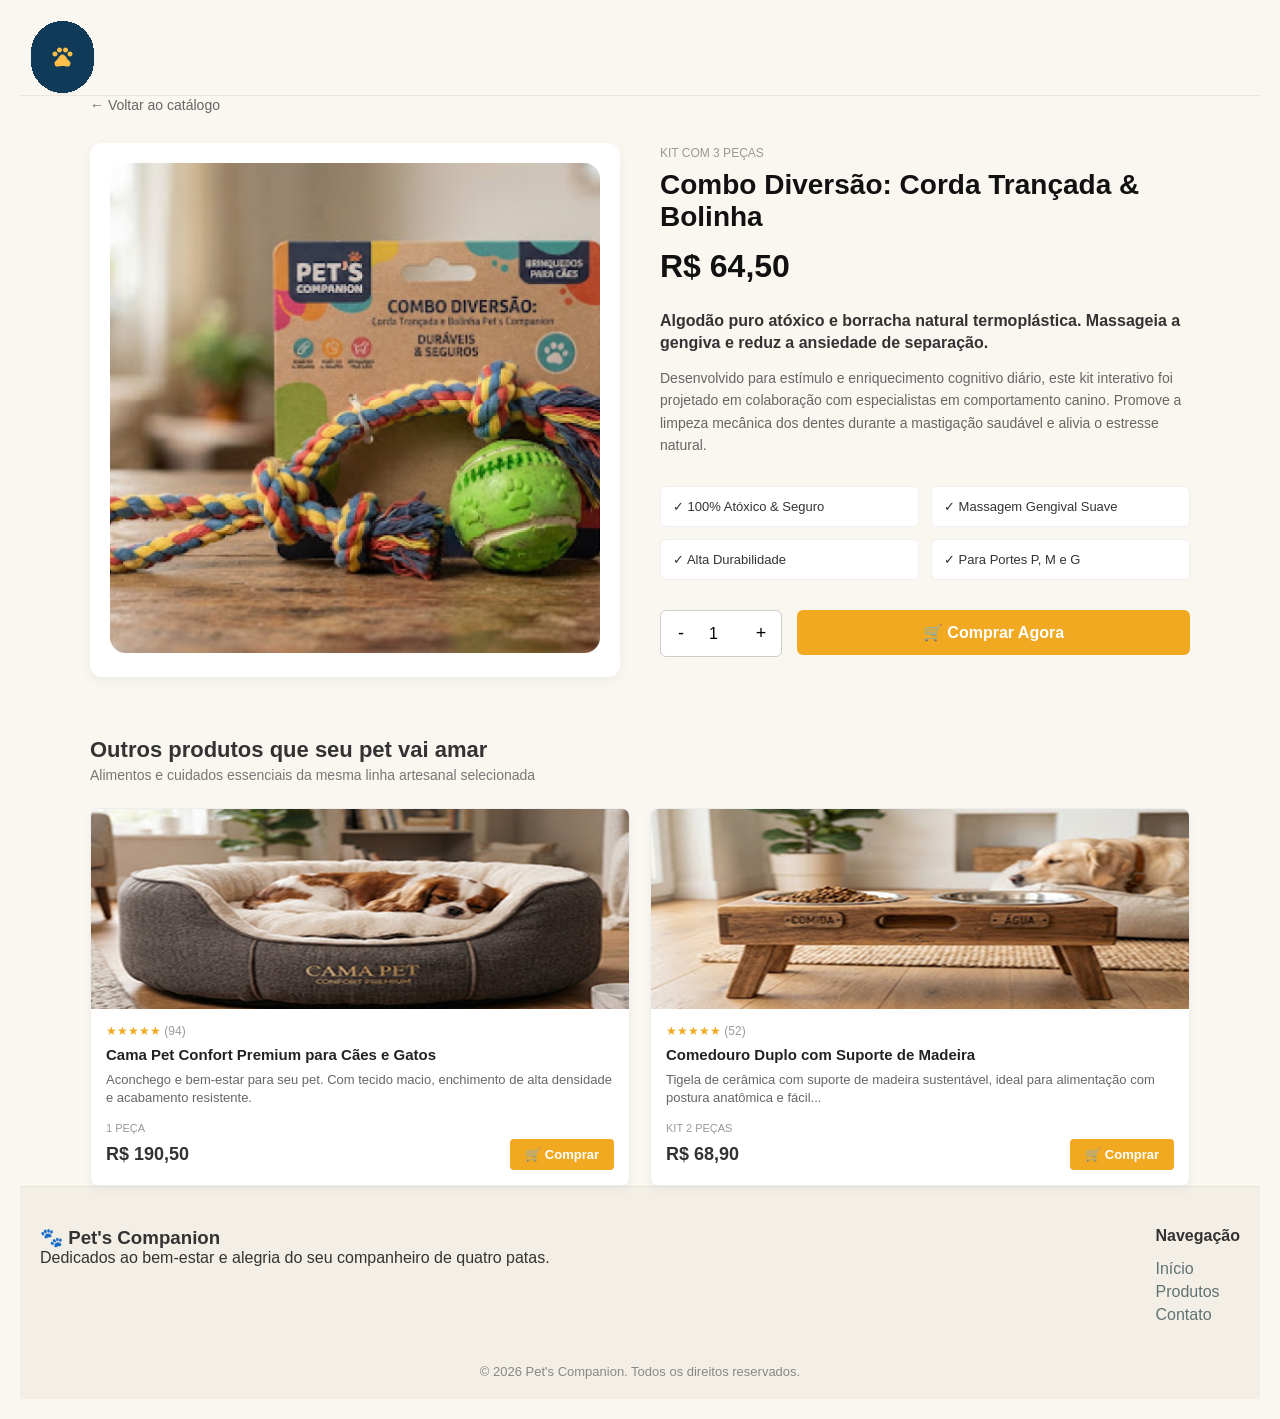
==== descrição de produtos/index.html @ a2bb8b85 "finalização das telas cadastro de produtos, descrição de produtos e home do projeto Pet's Companion" ====
<!DOCTYPE html>
<html lang="pt-BR">
<head>
    <meta charset="UTF-8">
    <meta name="viewport" content="width=device-width, initial-scale=1.0">
    <title>Descrição de Produto</title>
    <link rel="stylesheet" href="style.css">
</head>
<body>


    <!-- HEADER / CABEÇALHO -->
    <header class="main-header">
        <div class="header-container">
            <div class="logo">
                <img src="../icones/patinha.svg" alt="">
            </div>
            
    </header>


    <main class="container">
        <!-- Link de Voltar -->
        <a href="#" class="back-link">&larr; Voltar ao catálogo</a>

        <!-- Bloco Principal do Produto -->
        <section class="main-product">
            <!-- Imagem do Produto -->
            <div class="product-image">
                <img src="../img/Main High Resolution Image.png" alt="Combo Diversão: Corda Trançada & Bolinha">
            </div>

            <!-- Informações do Produto -->
            <div class="product-details">
                <span class="subtitle">Kit com 3 Peças</span>
                <h1>Combo Diversão: Corda Trançada & Bolinha</h1>
                <div class="price">R$ 64,50</div>

                <p class="description">
                    Algodão puro atóxico e borracha natural termoplástica. Massageia a gengiva e reduz a ansiedade de separação.
                </p>
                <p class="sub-description">
                    Desenvolvido para estímulo e enriquecimento cognitivo diário, este kit interativo foi projetado em colaboração com especialistas em comportamento canino. Promove a limpeza mecânica dos dentes durante a mastigação saudável e alivia o estresse natural.
                </p>

                <!-- Benefícios / Tags -->
                <div class="features">
                    <div class="feature-item">✓ 100% Atóxico & Seguro</div>
                    <div class="feature-item">✓ Massagem Gengival Suave</div>
                    <div class="feature-item">✓ Alta Durabilidade</div>
                    <div class="feature-item">✓ Para Portes P, M e G</div>
                </div>

                <!-- Ações de Compra -->
                <div class="purchase-actions">
                    <div class="quantity-selector">
                        <button>-</button>
                        <input type="number" value="1" min="1">
                        <button>+</button>
                    </div>
                    <button class="buy-button">🛒 Comprar Agora</button>
                </div>
            </div>
        </section>

        <!-- Seção de Recomendados -->
        <section class="recommendations">
            <h2>Outros produtos que seu pet vai amar</h2>
            <p class="section-subtitle">Alimentos e cuidados essenciais da mesma linha artesanal selecionada</p>

            <div class="products-grid">
                <!-- Card 1 -->
                <div class="product-card">
                    <img src="../img/Cama Pet Confort Premium.png" alt="Cama Pet Confort Premium">
                    <div class="card-content">
                        <div class="stars">★★★★★ <span class="reviews">(94)</span></div>
                        <h3>Cama Pet Confort Premium para Cães e Gatos</h3>
                        <p>Aconchego e bem-estar para seu pet. Com tecido macio, enchimento de alta densidade e acabamento resistente.</p>
                        <span class="pieces">1 PEÇA</span>
                        <div class="card-footer">
                            <span class="card-price">R$ 190,50</span>
                            <button class="card-buy-btn">🛒 Comprar</button>
                        </div>
                    </div>
                </div>

                <!-- Card 2 -->
                <div class="product-card">
                    <img src="../img/Comedouro Duplo com Suporte de Madeira.png" alt="Comedouro Duplo">
                    <div class="card-content">
                        <div class="stars">★★★★★ <span class="reviews">(52)</span></div>
                        <h3>Comedouro Duplo com Suporte de Madeira</h3>
                        <p>Tigela de cerâmica com suporte de madeira sustentável, ideal para alimentação com postura anatômica e fácil...</p>
                        <span class="pieces">KIT 2 PEÇAS</span>
                        <div class="card-footer">
                            <span class="card-price">R$ 68,90</span>
                            <button class="card-buy-btn">🛒 Comprar</button>
                        </div>
                    </div>
                </div>
            </div>
        </section>
    </main>




<!-- FOOTER / RODAPÉ -->
    <footer class="main-footer">
        <div class="footer-container">
            <div class="footer-brand">
                <h3>🐾 Pet's Companion</h3>
                <p>Dedicados ao bem-estar e alegria do seu companheiro de quatro patas.</p>
            </div>
            <div class="footer-nav">
                <h4>Navegação</h4>
                <a href="#">Início</a>
                <a href="#">Produtos</a>
                <a href="#">Contato</a>
            </div>
        </div>
        <p class="copyright">&copy; 2026 Pet's Companion. Todos os direitos reservados.</p>
    </footer>




</body>
</html>
---- descrição de produtos/style.css ----
* {
    margin: 0;
    padding: 0;
    box-sizing: border-box;
    font-family: 'Segoe UI', Tahoma, Geneva, Verdana, sans-serif;
}

body {
    background-color: #FAF6F0;
    color: #333;
    padding: 20px;
}

.container {
    max-width: 1100px;
    margin: 0 auto;
}

/* HEADER (CABEÇALHO) */
.main-header {
    background-color: #FAF6F0;
    padding: 15px 20px;
    border-bottom: 1px solid #EAE5DD;
}

.header-container {
    max-width: 1200px;
    margin: 0 auto;
    display: flex;
    align-items: center;
    justify-content: space-between;
    gap: 15px;
}

.logo, .user-profile {
    /* background-color: #1a4558; */
    color: #FFC107;
    width: 45px;
    height: 45px;
    border-radius: 50%;
    display: flex;
    align-items: center;
    justify-content: center;
    font-size: 20px;
}

.search-bar {
    flex: 1;
    max-width: 400px;
}

.search-bar input {
    width: 100%;
    padding: 10px 15px;
    border-radius: 20px;
    border: 1px solid #E2DCD2;
    background-color: #F3EDE4;
    outline: none;
}

.nav-menu {
    display: flex;
    gap: 20px;
}

.nav-menu a {
    text-decoration: none;
    color: #1A3038;
    font-weight: 500;
}


/* Link Voltar */
.back-link {
    display: inline-block;
    color: #666;
    text-decoration: none;
    font-size: 14px;
    margin-bottom: 30px;
}

/* Bloco Principal (Responsivo com Grid) */
.main-product {
    display: grid;
    grid-template-columns: 1fr;
    gap: 40px;
    margin-bottom: 60px;
}

/*  FOOTER (RODAPÉ) */
.main-footer {
    background-color: #F4EFE6;
    padding: 40px 20px 20px 20px;
    border-top: 1px solid #EAE5DD;
}

.footer-container {
    max-width: 1200px;
    margin: 0 auto;
    display: flex;
    justify-content: space-between;
    flex-wrap: wrap;
    gap: 30px;
}

.footer-nav {
    display: flex;
    flex-direction: column;
    gap: 5px;
}

.footer-nav h4 { 
    margin-bottom: 10px; 
}

.footer-nav a {
    text-decoration: none;
    color: #607274;
}

.footer-nav a:hover {
    color: #1A3038;
}

.copyright {
    text-align: center;
    margin-top: 40px;
    font-size: 13px;
    color: #888;
}

/* Mudança para telas maiores (Computador) */
@media (min-width: 768px) {
    .main-product {
        grid-template-columns: 1fr 1fr;
    }
}

/* Lado da Imagem */
.product-image {
    position: relative;
    background-color: #fff;
    border-radius: 12px;
    padding: 20px;
    box-shadow: 0 4px 12px rgba(0,0,0,0.05);
    text-align: center;
}

.product-image img {
    max-width: 100%;
    height: auto;
    border-radius: 8px;
}

.badge {
    position: absolute;
    top: 20px;
    left: 20px;
    background-color: #000;
    color: #fff;
    font-size: 11px;
    font-weight: bold;
    padding: 6px 12px;
    border-radius: 20px;
}

/* Lado dos Detalhes */
.product-details .subtitle {
    color: #999;
    font-size: 12px;
    text-transform: uppercase;
}

.product-details h1 {
    font-size: 28px;
    margin: 8px 0 15px 0;
    color: #111;
}

.product-details .price {
    font-size: 32px;
    font-weight: bold;
    color: #111;
    margin-bottom: 25px;
}

.product-details .description {
    font-size: 16px;
    font-weight: 600;
    margin-bottom: 12px;
    line-height: 1.4;
}

.product-details .sub-description {
    font-size: 14px;
    color: #666;
    line-height: 1.6;
    margin-bottom: 30px;
}

/* Grid de Benefícios */
.features {
    display: grid;
    grid-template-columns: 1fr;
    gap: 12px;
    margin-bottom: 30px;
}

@media (min-width: 480px) {
    .features {
        grid-template-columns: 1fr 1fr;
    }
}

.feature-item {
    background-color: #fff;
    padding: 12px;
    border-radius: 6px;
    font-size: 13px;
    border: 1px solid #f0f0f0;
}

/* Botões e Seletores */
.purchase-actions {
    display: flex;
    gap: 15px;
    flex-wrap: wrap;
}

.quantity-selector {
    display: flex;
    align-items: center;
    border: 1px solid #ccc;
    border-radius: 6px;
    background: #fff;
}

.quantity-selector button {
    background: none;
    border: none;
    width: 40px;
    height: 45px;
    font-size: 18px;
    cursor: pointer;
}

.quantity-selector input {
    width: 40px;
    border: none;
    text-align: center;
    font-size: 16px;
    outline: none;
}

.buy-button {
    flex: 1;
    min-width: 200px;
    background-color: #f2a922;
    color: #fff;
    border: none;
    border-radius: 6px;
    font-size: 16px;
    font-weight: bold;
    cursor: pointer;
    height: 45px;
    transition: background 0.2s;
}

.buy-button:hover {
    background-color: #d99316;
}

/* --- Seção de Recomendados --- */
.recommendations h2 {
    font-size: 22px;
    margin-bottom: 4px;
}

.recommendations .section-subtitle {
    font-size: 14px;
    color: #777;
    margin-bottom: 25px;
}

.products-grid {
    display: grid;
    grid-template-columns: 1fr;
    gap: 20px;
}

@media (min-width: 600px) {
    .products-grid {
        grid-template-columns: 1fr 1fr;
    }
}

/* Card de Produto */
.product-card {
    background-color: #fff;
    border-radius: 8px;
    overflow: hidden;
    box-shadow: 0 4px 10px rgba(0,0,0,0.04);
    border: 1px solid #eee;
    display: flex;
    flex-direction: column;
}

.product-card img {
    width: 100%;
    height: 200px;
    object-fit: cover;
}

.card-content {
    padding: 15px;
    display: flex;
    flex-direction: column;
    flex-grow: 1;
}

.stars {
    color: #f2a922;
    font-size: 12px;
    margin-bottom: 8px;
}

.reviews {
    color: #999;
}

.product-card h3 {
    font-size: 15px;
    margin-bottom: 8px;
    color: #222;
}

.product-card p {
    font-size: 13px;
    color: #666;
    line-height: 1.4;
    margin-bottom: 15px;
}

.pieces {
    font-size: 11px;
    color: #999;
    margin-top: auto;
    margin-bottom: 5px;
}

.card-footer {
    display: flex;
    justify-content: space-between;
    align-items: center;
}

.card-price {
    font-size: 18px;
    font-weight: bold;
}

.card-buy-btn {
    background-color: #f2a922;
    color: white;
    border: none;
    padding: 8px 15px;
    border-radius: 4px;
    font-weight: bold;
    cursor: pointer;
    font-size: 13px;
}
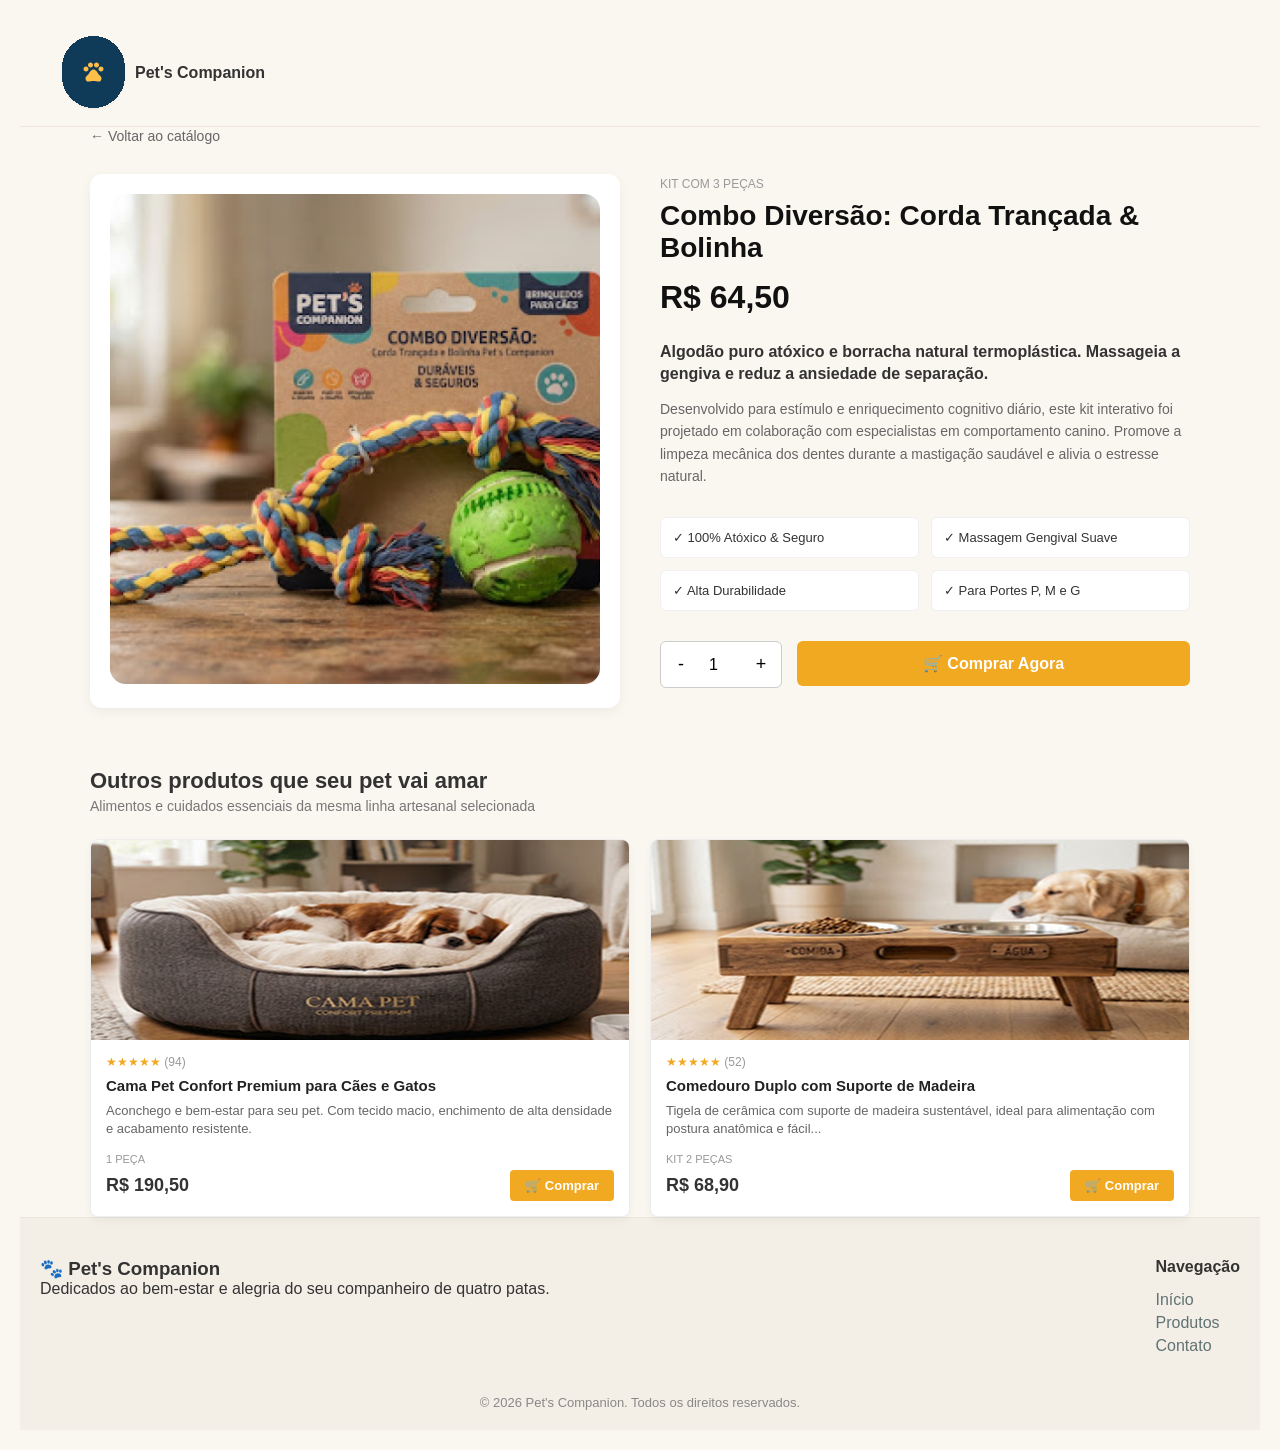
==== commit 2e223484: "início e finalização da página de produtos" ====
--- a/descrição de produtos/index.html
+++ b/descrição de produtos/index.html
@@ -8,16 +8,14 @@
 </head>
 <body>
 
-
-    <!-- HEADER / CABEÇALHO -->
-    <header class="main-header">
-        <div class="header-container">
-            <div class="logo">
-                <img src="../icones/patinha.svg" alt="">
-            </div>
-            
+<!-- Cabeçalho -->
+    <header class="header">
+        <div class="logo">
+             <img src="../icones/patinha.svg" alt="logo">
+            <strong>Pet's Companion</strong>
+        </div>
+        
     </header>
-
 
     <main class="container">
         <!-- Link de Voltar -->
--- a/descrição de produtos/style.css
+++ b/descrição de produtos/style.css
@@ -16,57 +16,27 @@
     margin: 0 auto;
 }
 
-/* HEADER (CABEÇALHO) */
-.main-header {
+/* Cabeçalho */
+.header {
     background-color: #FAF6F0;
-    padding: 15px 20px;
-    border-bottom: 1px solid #EAE5DD;
-}
-
-.header-container {
-    max-width: 1200px;
-    margin: 0 auto;
-    display: flex;
+    padding: 15px 40px;
+    display: flex;
+    justify-content: space-between;
     align-items: center;
-    justify-content: space-between;
-    gap: 15px;
-}
-
-.logo, .user-profile {
-    /* background-color: #1a4558; */
-    color: #FFC107;
-    width: 45px;
-    height: 45px;
+    border-bottom: 1px solid #F0E6DF;
+}
+
+.logo {
+    display: flex;
+    align-items: center;
+    gap: 8px;
+}
+
+.icon-paw {
+    background-color: #0F2C59;
+    padding: 8px;
     border-radius: 50%;
-    display: flex;
-    align-items: center;
-    justify-content: center;
-    font-size: 20px;
-}
-
-.search-bar {
-    flex: 1;
-    max-width: 400px;
-}
-
-.search-bar input {
-    width: 100%;
-    padding: 10px 15px;
-    border-radius: 20px;
-    border: 1px solid #E2DCD2;
-    background-color: #F3EDE4;
-    outline: none;
-}
-
-.nav-menu {
-    display: flex;
-    gap: 20px;
-}
-
-.nav-menu a {
-    text-decoration: none;
-    color: #1A3038;
-    font-weight: 500;
+    color: #FF9900;
 }
 
 
